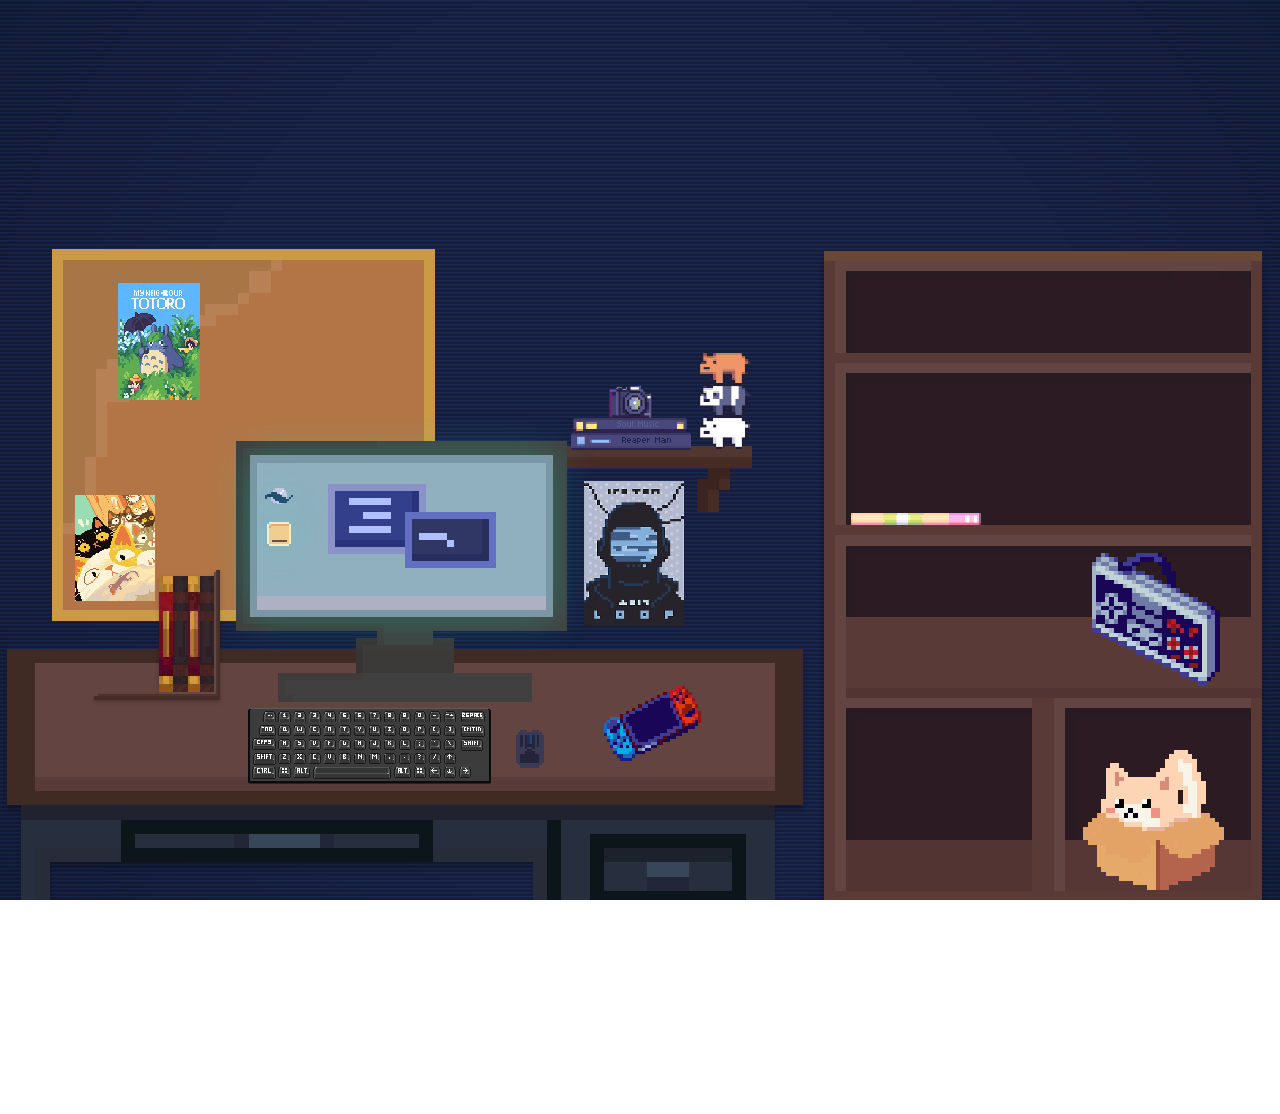
==== index.html @ f30bd43d "first commit" ====
<!DOCTYPE html>
<html lang="en">
<head>
  <meta charset="UTF-8">
  <title>HOME</title>
  <link rel="stylesheet" href="style.css">
</head>
<body>

  <!-- HOME SCENE -->
  <div id="home">

   <div class = "board-area">
   <div id="board">
    <img src="assets/board2.png">
   </div> 
   </div>

     <div class = "shelf-area">
   <div id="shelf">
    <img src="assets/shelf2.png">
   </div> 
   </div>

   <div id = "frame">
    <img src="assets/frame2.png">
   </div>

  <div id = "framecat">
    <img src="assets/framecat.png">
   </div>

<div class="desk-area">

  <div id="desk">
    <img src="assets/desk1.png">
  </div>

    <div id="written">
    <img src="assets/totoro.png">
  </div>

<div id="monitor">
  <img src="assets/monitor.png">
</div>

<div id="screen" class="glowing-item">
  <img src="assets/screen.png">
</div>

<div id="site" class="glowing-item">
  <img src="assets/site.png">
</div>

<a id="devlog" class="glowing-item" href="devlog.html" target="_blank">
  <img src="assets/devlog.png">
</a>

<div id="mouse">
  <img src="assets/mouse1slowed.gif">
</div>

<div id="keyboard">
  <img src="assets/keyboardbackg.png">
</div>

<div id="cat">
  <img src="assets/cat1.gif">
</div>

<div id="ps">
  <img src="assets/ps.png">
</div>

<div id="stp">
  <img src="assets/STP.png">
</div>

<div id="poem" class="clickable">
  <img src="assets/poem.png">
</div>

<div id="WBB">
  <img src="assets/WBB.png">
</div>

  <div id="literature" class="clickable">
    <img src="assets/books.png">
  </div>
   
  <div id="music">
    <img src="assets/testmusic.png" alt="Music Control">
    <div id="musicIndicator" class="music-indicator">tap to play</div>
    <div id="musicIcons" class="music-icons">
      <span>♪</span>
      <span>♫</span>
      <span>♪</span>
    </div>
  </div>


</div>

  </div>

  <div id="projectsModal" class="modal-overlay">
    <div class="modal-card">
      <div class="modal-header">   
        <button id="projectsClose" class="modal-close" aria-label="Close">✕</button>
      </div>
    
       <h3>Links to some stuff </h3> 
      <ul>  
        <li><a href="https://www.tumblr.com/blog/atticusfinchattic" target="_blank" rel="noopener">literature tumblr</a></li>
        <li><a href="https://www.wattpad.com/user/WiredUp007" target="_blank" rel="noopener">wattpad</a></li>
        <li><a href="https://www.tumblr.com/blog/whatthewatergaveher" target="_blank" rel="noopener">main tumblr</a></li>
        <li><a href="https://archiveofourown.org/users/Wired_Up" target="_blank" rel="noopener">AO3</a></li>
    
      </ul>
    </div>
  </div>

  <!-- BLOG SECTION -->
  <div id="blog">
    <button id="backBtn" aria-label="Back">
      <img src="assets/bookmark1.png" alt="Back">
    </button>
    <h1>Literature Reviews & Essays </h1>

    <div id="posts">
            <a href="posts/post1.html" target="_blank" class="post">
        <h2>On To Kill A Mockingbird'</h2>
      </a>
        <p>Re-read thoughts and opinions.</p>
      <a href="posts/post2.html" target="_blank" class="post">
        <h2>On war, government, history and hope</h2>
      </a>
      <p>Do not let awareness be the path to misery</p>
      <a href="posts/post3.html" target="_blank" class="post">
        <h2>On Art and Censorship</h2>
      </a>
      <p>art and bans</p>
    </div>
  </div>

  <div id="poemsPanel">
    <button id="poemBackBtn" aria-label="Back">
      <img src="assets/bookmark1.png" alt="Back">
    </button>
    <h1>Poetry Shelf</h1>

    <div id="poemPosts">
      <a href="#" class="post">
        <h2>Coming Soon</h2>
      </a>
      <p>A dedicated poetry corner is on its way.</p>
      <a href="#" class="post">
        <h2>Drafts & Fragments</h2>
      </a>
      <p>This tab is ready for poem entries whenever you want to add them.</p>
    </div>
  </div>

  <script src="script.js"></script>
</body>
</html>
---- style.css ----
@import url('https://fonts.googleapis.com/css2?family=Cormorant+Garamond:wght@400;500;600;700&family=Cormorant+Infant:wght@400;500;600&display=swap');

body {
  margin: 0;
  font-family: sans-serif;
  background: #ddd;
}

h1, h2, h3, h4, h5, h6,
a {
  font-family: 'Cormorant Garamond', Georgia, serif;
}

html, body {
  margin: 0;
  padding: 0;
  height: 100%;
  overflow: hidden; /* 🚫 disables scrolling */
}

body {
  background:
    repeating-linear-gradient(
      0deg,
      #161e3a,
      #161d36 2px,
      #161e39 2px,
      #1d2c5e 4px
    );
}

body::after {
  content: "";
  position: fixed;
  inset: 0;
  background: radial-gradient(
    circle at center,
    transparent 60%,
    rgba(0,0,0,0.15)
  );
  pointer-events: none;
}

body {
  transition: background 0.5s ease;
}

/* ===== HOME LAYOUT ===== */
#home {
  position: relative;
  z-index: 1;
}

#home {
  position: relative;
  width: 100%;
  height: 100vh;
}

#home.hidden {
  opacity: 0;
  pointer-events: none;
  transform: scale(0.98);
}


/* ===== DESK WRAPPER (IMPORTANT) ===== */
/* This becomes the reference for EVERYTHING */

.desk-area {
  position: absolute;
  bottom: -204px;
  left: -50px;
  width: 700px;
  height: 300px;
}
.desk-area::after {
  content: "";
  position: absolute;
  bottom: -10px;
  left: 50%;
  transform: translateX(-50%);
  width: 120%;
  height: 40px;
  background: radial-gradient(rgba(0,0,0,0.35), transparent);
  filter: blur(10px);
  z-index: 0;
}

/* ===== DESK ===== */

#desk {
  position: absolute;
  bottom: 0;
  width: 130%;
}

#desk img {
  width: 100%;
  image-rendering: pixelated;
  display: block;
  filter: drop-shadow(0 6px 2px rgba(0,0,0,0.2));
}

/* ===== OBJECTS ON DESK ===== */

#monitor {
  position: absolute;
  bottom: 300px; /* sits ON desk */
  left: 65%;
  transform: translateX(-50%);
  z-index: 2;
}

#monitor img {
  width: 450px;
  image-rendering: pixelated;
}


#keyboard {
  position: absolute;
  bottom: 305px; /* sits ON desk */
  left: 60%;
  transform: translateX(-50%);
  z-index: 2;
}

#keyboard img {
  width: 260px;
  height: 95px;
  image-rendering: pixelated;
}

#mouse {
  position: absolute;
  bottom: 330px; /* sits ON desk */
  left: 83%;
  transform: translateX(-50%);
  z-index: 2;
}

#mouse img {
  width: 40px;
  image-rendering: pixelated;
}

#cat {
  position: absolute;
  bottom: 210px; /* sits ON desk */
  left: 172.5%;
  transform: translateX(-50%);
  z-index: 2;
}

#cat img {
  width: 150px;
  image-rendering: pixelated;
}

#ps {
  position: absolute;
  bottom: 330px; /* sits ON desk */
  left: 100.5%;
  transform: translateX(-50%);
  z-index: 2;
}

#ps img {
  width: 100px;
  image-rendering: pixelated;
}

#stp {
  position: absolute;
  bottom: 650px; /* sits ON desk */
  left: 97.5%;
  transform: translateX(-50%);
  z-index: 2;
}

#stp img {
  width: 130px;
  image-rendering: pixelated;
}

#poem {
  position: absolute;
  bottom: 575px; /* sits ON desk */
  left: 138%;
  transform: translateX(-50%);
  z-index: 2;
  cursor: pointer;
}

#poem img {
  width: 130px;
  image-rendering: pixelated;
  transition: transform 0.2s ease;
}

#poem:hover img {
  transform: translateY(-6px);
}

#WBB {
  position: absolute;
  bottom: 650px; /* sits ON desk */
  left: 110.5%;
  transform: translateX(-50%);
  z-index: 2;
}

#WBB img {
  width: 60px;
  image-rendering: pixelated;
}

#frame {
  position: absolute;
  bottom: 270px; /* sits ON desk */
  left: 49.5%;
  transform: translateX(-50%);
  z-index: 2;
}

#frame img {
  width: 100px;
  image-rendering: pixelated;
}

#framecat {
  position: absolute;
  bottom: 295px; /* sits ON desk */
  left: 9%;
  transform: translateX(-50%);
  z-index: 2;
}

#framecat img {
  width: 80px;
  image-rendering: pixelated;
}

#written {
  position: absolute;
  bottom: 700px; /* sits ON desk */
  left: 30%;
  transform: translateX(-50%);
  z-index: 2;
}

#written img {
  width: 170px;
  transition: transform 0.2s ease;
  image-rendering: pixelated;
}

#written:hover img {
  transform: translateY(-6px);
}



#music {
  position: absolute;
  bottom: 410px; /* sits ON desk */
  left: 172.5%;
  transform: translateX(-50%);
  z-index: 2;
  cursor: pointer;
}

#music img {
  width: 150px;
  image-rendering: pixelated;
  transition: transform 0.2s ease, filter 0.2s ease;
}

#music:hover img {
  transform: translateY(-4px) scale(1.04) rotate(-2deg);
}

.music-icons {
  position: absolute;
  inset: auto auto 18px 50%;
  transform: translateX(-50%);
  width: 100%;
  height: 0;
  pointer-events: none;
}

.music-icons span {
  position: absolute;
  opacity: 0;
  color: #323261;
  font-size: 1rem;
  transform-origin: center;
  animation: music-dance 1.4s ease-in-out infinite;
}

.music-icons span:nth-child(1) {
  left: 10%;
  top: -35px;
  animation-delay: 0s;
}

.music-icons span:nth-child(2) {
  right: 22%;
  top: -15px;
  animation-delay: 0.12s;
}

.music-icons span:nth-child(3) {
  left: 44%;
  top: -23px;
  animation-delay: 0.24s;
}

#music.active .music-icons span {
  opacity: 1;
}

@keyframes music-dance {
  0%, 100% { transform: translateY(0) scale(1) rotate(0); }
  50% { transform: translateY(-10px) scale(1.1) rotate(-8deg); }
}

.music-indicator {
  position: absolute;
  top: -42px;
  left: 50%;
  transform: translateX(-50%);
  min-width: 140px;
  padding: 8px 12px;
  border-radius: 16px;
  background: rgba(15, 25, 45, 0.94);
  color: #5f80a4;
  font-family: 'Segoe UI', Tahoma, Geneva, Verdana, sans-serif;
  font-size: 0.78rem;
  line-height: 1.2;
  text-align: center;
  box-shadow: 0 10px 24px rgba(0, 120, 180, 0.2);
  border: 1px solid rgba(109, 199, 255, 0.35);
  opacity: 0;
  pointer-events: none;
  transition: opacity 0.25s ease, transform 0.25s ease;
}

.music-indicator.active {
  opacity: 1;
  transform: translateX(-50%) translateY(-4px);
}

.music-indicator::after {
  content: "";
  position: absolute;
  bottom: -6px;
  left: 50%;
  transform: translateX(-50%);
  width: 12px;
  height: 12px;
  background: rgba(15, 25, 45, 0.94);
  border-radius: 2px;
  transform: translateX(-50%) rotate(45deg);
}


#screen {
  position: absolute;
  bottom: 300px; /* sits ON desk */
  left: 65%;
  transform: translateX(-50%);
  z-index: 2;
}

#screen img {
  width: 450px;
  image-rendering: pixelated;
}

#site {
  position: absolute;
  bottom: 590px; /* sits ON desk */
  left: 47%;
  transform: translateX(-50%);
  z-index: 2;
  cursor: pointer;
}

#site img {
  width: 30px;
  image-rendering: pixelated;
  transition: transform 0.2s ease;
}

#site:hover img {
  transform: translateY(-6px);
}

.glowing-item img {
  filter: drop-shadow(0 0 20px rgba(0, 255, 200, 0.25));
  transition: filter 0.2s ease;
}

.desk-area:has(.glowing-item:hover) .glowing-item img {
  filter: drop-shadow(0 0 40px rgba(0, 255, 200, 0.60));
}

.modal-overlay {
  position: fixed;
  inset: 0;
  background: rgba(47, 62, 90, 0.88);
  display: flex;
  align-items: center;
  justify-content: center;
  opacity: 0;
  pointer-events: none;
  transition: all 0.2s ease;
  z-index: 999;
}

.modal-overlay.active {
  opacity: 0.7;
  pointer-events: auto;
}

.modal-card {
  width: 500px;
  height: 420px;
  background: url('assets/UI.png') no-repeat center;
  background-size: 570px 500px;
  image-rendering: pixelated;
  border-radius: 50px;
  padding: 80px 24px 24px 42px;
  color: #2f2721;
  font-family: 'Cormorant Infant', Georgia, serif;
  display: flex;
  flex-direction: column;
  justify-content: flex-start;
  align-items: stretch;
}

.modal-header {
  display: flex;
  align-items: right;
  left: 100%;
  bottom: 50%;
  justify-content: space-between;
  width: 100%;
  margin-bottom: 16px;
}


.modal-card h3 {
  margin: 0;
  font-size: 1.3rem;
  font-family: 'Cormorant Garamond', Georgia, serif;
  color: #2f2721;
  margin-bottom: 20px;
  margin-left: 30px;
}

.modal-close {
  background: rgba(255, 255, 255, 0.8);
  border: 1px solid #7d5e3f;
  border-radius: 10px;
  color: #2f2721;
  width: 28px;
  height: 28px;
  cursor: pointer;
  font-size: 0.9rem;
  line-height: 1;
  margin: 20px 0 0 0;
  transform: translateX(-20px);
}

.modal-card p,
.modal-card ul {
  margin: 11px 0;
  max-width: 220px;
}

.modal-card ul {
  padding-left: 18px;
  display: flex;
  flex-direction: column;
  gap: 8px;
}

.modal-card li {
  margin-bottom: 15px;
  margin-left: 30px;
}

.modal-card a {
  color: #3c3025;
  text-decoration: none;
  border-bottom: 1px dashed rgba(68, 57, 46, 0.6);
  transition: color 0.2s ease;
}

.modal-card a:hover {
  color: #5a4a3a;
}

#devlog {
  position: absolute;
  bottom: 550px; /* sits ON desk */
  left: 47%;
  transform: translateX(-50%);
  z-index: 2;
}

#devlog img {
  width: 30px;
  image-rendering: pixelated;
  transition: transform 0.2s ease;
}

#devlog:hover img {
  transform: translateY(-6px);
}

/* Bookshelf / books */

#literature {
  position: absolute;
  bottom: 400px; /* same level as monitor base */
  right: 430px;
  z-index: 3;
}

#literature img {
  width: 130px;
  image-rendering: pixelated;
  transition: transform 0.2s ease;
  filter: drop-shadow(0 2px 2px rgba(0,0,0,0.2));
}

#literature:hover img {
  transform: translateY(-6px);
}

/* shelf stuff */

#shelf {
  position: absolute;
  bottom: -5px; /* sits ON desk */
  left: 81.5%;
  transform: translateX(-50%);
  z-index: 2;
}

#shelf img {
  width: 700px;
  image-rendering: pixelated;
  height: 650px;
  filter: drop-shadow(0 4px 3px rgba(0,0,0,0.25));
}

/* board stuff */

#board {
  position: absolute;
  bottom: 100px; /* sits ON desk */
  left: 31.4%;
  transform: translateX(-50%);
  z-index: 2;
}

#board img {
  width: 700px;
  image-rendering: pixelated;
  height: 700px;
}



/* ===== BLOG (unchanged mostly) ===== */

#blog {
  position: absolute;
  width: 600px;
  height: 600px;
  top: 0%;
  left: 52%;
  transform: translateX(-50%) scale(0.95);
  display: flex;
  flex-direction: column;
  align-items: center;
  padding: 68px 28px 28px;
  opacity: 0;
  pointer-events: none;
  z-index: 10;
  transition: all 0.4s ease;
  background: url('assets/page.png') no-repeat center/contain;
  background-size: contain;
}

#poemsPanel {
  position: absolute;
  width: 600px;
  height: 600px;
  top: 0%;
  left: 52%;
  transform: translateX(-50%) scale(0.95);
  display: flex;
  flex-direction: column;
  align-items: center;
  padding: 68px 28px 28px;
  opacity: 0;
  pointer-events: none;
  z-index: 10;
  transition: all 0.4s ease;
  background: url('assets/page.png') no-repeat center/contain;
  background-size: contain;
}

#blog h1,
#poemsPanel h1 {
  font-size: 2rem;
  margin-bottom: 12px;
  letter-spacing: 0.03em;
  text-align: center;
}

#posts a.post,
#poemPosts a.post {
  display: block;
  margin-bottom: 12px;
}

#posts a.post h2,
#poemPosts a.post h2 {
  position: relative;
  padding-left: 32px;
}

#posts a.post h2::before,
#poemPosts a.post h2::before {
  content: '⚜';
  position: absolute;
  left: 0;
  top: 50%;
  transform: translateY(-50%);
  color: #7d5e3f;
  font-size: 1.1rem;
  text-shadow: 0 0 4px rgba(0, 0, 0, 0.2);
}

#blog p,
#posts p,
#poemsPanel p,
#poemPosts p {
  font-family: 'Cormorant Infant', Georgia, serif;
  font-size: 1rem;
  line-height: 1.65;
  letter-spacing: 0.01em;
  color: #2f2721;
}

#blog.active,
#poemsPanel.active {
  opacity: 1;
  transform: translateX(-50%) scale(1);
  pointer-events: auto;
}

#posts,
#poemPosts {
  width: 40%;
  max-height: calc(100% - 180px);
  overflow-y: auto;
}

button {
  margin-bottom: 20px;
  padding: 8px 12px;
  cursor: pointer;
}

#backBtn,
#poemBackBtn {
  position: absolute;
  width: 90px;
  height: 90px;
  top: 50px;
  left: 75px;
  margin: 0;
  padding: 0;
  border: none;
  background: transparent;
  appearance: none;
  -webkit-appearance: none;
  z-index: 20;
  display: inline-flex;
  align-items: center;
  justify-content: center;
  max-width: 80px;
  max-height: 80px;
  opacity: 1;
  transition: transform 0.15s ease;
}

#backBtn:hover,
#poemBackBtn:hover {
  transform: scale(1.08);
}

#backBtn img,
#poemBackBtn img {
  max-width: 100%;
  max-height: 100%;
  width: auto;
  height: auto;
  display: block;
}
#home {
  transition: all 0.4s ease;
}

#blog,
#poemsPanel {
  transition: all 0.4s ease;
}

#home.hidden {
  filter: blur(100px);
  opacity: 0.3;
}
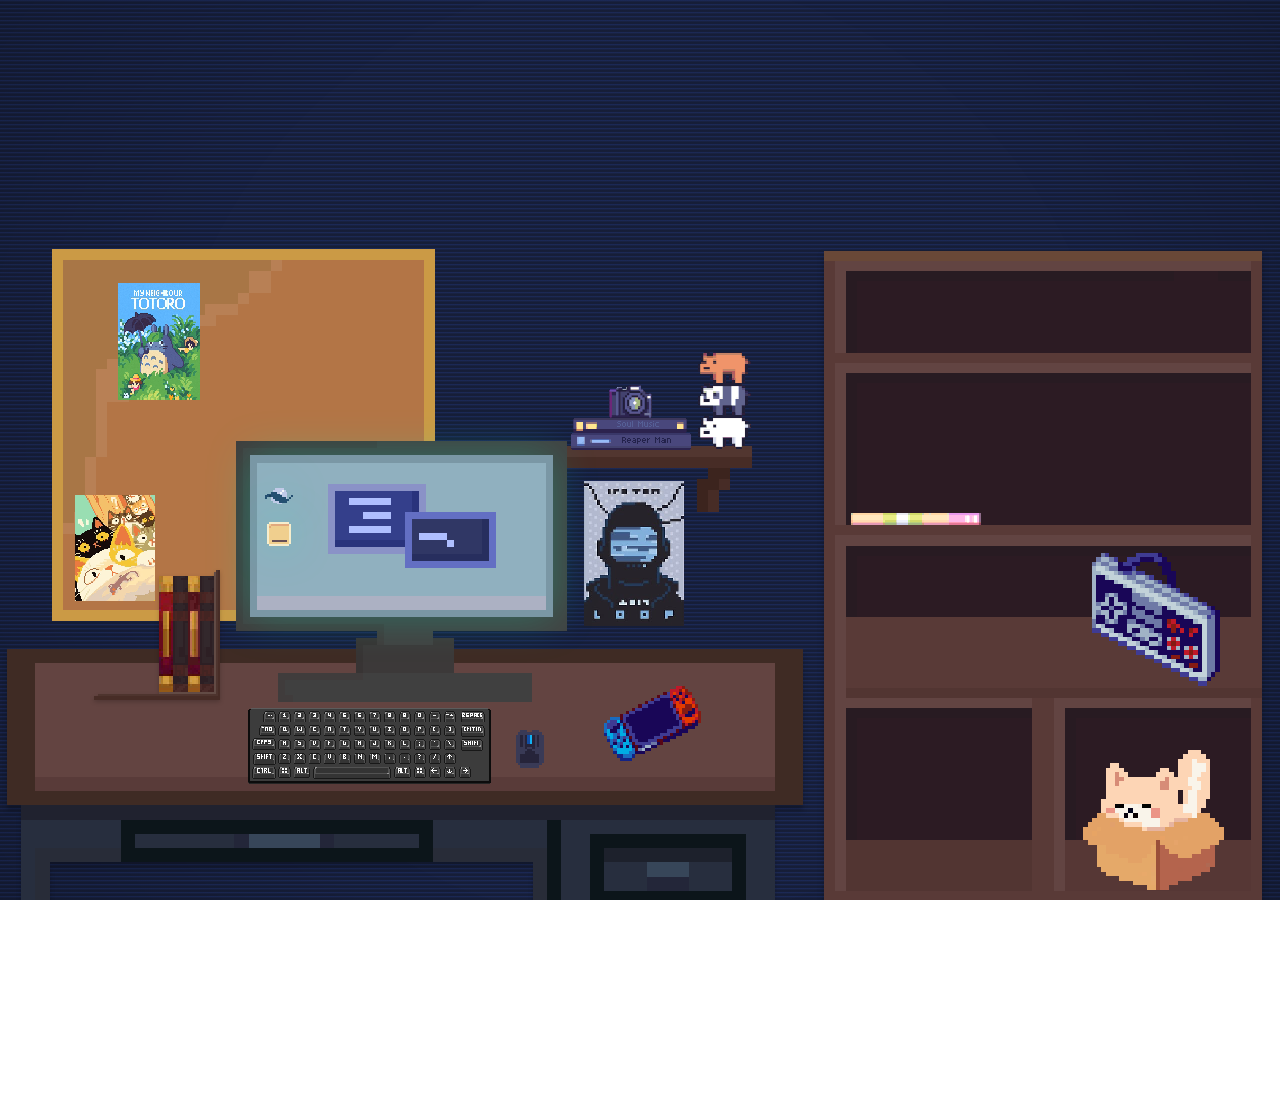
==== commit e59fb33a: "Add poem pages and update post assets" ====
--- a/index.html
+++ b/index.html
@@ -145,19 +145,19 @@
 
   <div id="poemsPanel">
     <button id="poemBackBtn" aria-label="Back">
-      <img src="assets/bookmark1.png" alt="Back">
+       <i class="fa-solid fa-circle-chevron-left"></i> 
     </button>
     <h1>Poetry Shelf</h1>
 
     <div id="poemPosts">
-      <a href="#" class="post">
-        <h2>Coming Soon</h2>
+      <a href="posts/poem1.html" target="_blank" class="post">
+        <h2>On Dead Ambitions</h2>
+      <p>A poem inspired by the first watch of Dead Poets Society.</p>
       </a>
-      <p>A dedicated poetry corner is on its way.</p>
-      <a href="#" class="post">
-        <h2>Drafts & Fragments</h2>
+      <a href="posts/poem2.html" target="_blank" class="post">
+        <h2>Photograph</h2>
+      <p>Written while contemplating my own relationship with capturing moments.</p>
       </a>
-      <p>This tab is ready for poem entries whenever you want to add them.</p>
     </div>
   </div>
 
--- a/style.css
+++ b/style.css
@@ -729,3 +729,148 @@
   filter: blur(100px);
   opacity: 0.3;
 }
+
+/* ===== POEMS PANEL ONLY ===== */
+
+#poemsPanel {
+  width: min(520px, 78vw);
+  height: auto;
+  min-height: 460px;
+  max-height: min(560px, 82vh);
+  top: 50%;
+  left: 50%;
+  transform: translate(-50%, -50%) scale(0.95);
+  align-items: stretch;
+  padding: 78px 32px 28px 34px;
+  border-radius: 26px;
+  background:
+    linear-gradient(180deg, rgba(255, 249, 215, 0.98), rgba(255, 234, 243, 0.96)),
+    repeating-linear-gradient(
+      180deg,
+      rgba(255, 255, 255, 0) 0,
+      rgba(255, 255, 255, 0) 35px,
+      rgba(129, 196, 255, 0.26) 35px,
+      rgba(129, 196, 255, 0.26) 37px
+    ),
+    linear-gradient(90deg, rgba(255, 150, 188, 0.32) 0, rgba(255, 150, 188, 0.32) 3px, transparent 3px);
+  box-shadow:
+    0 20px 46px rgba(58, 50, 91, 0.22),
+    0 0 0 3px rgba(255, 255, 255, 0.38) inset;
+  overflow: hidden;
+}
+
+#poemsPanel.active {
+  transform: translate(-50%, -50%) scale(1);
+}
+
+#poemsPanel::before {
+  content: "";
+  position: absolute;
+  inset: 14px;
+  border-radius: 18px;
+  border: 1px solid rgba(255, 255, 255, 0.55);
+  pointer-events: none;
+}
+
+#poemsPanel h1 {
+  margin: 0 0 18px;
+  padding-left: 34px;
+  text-align: left;
+  font-size: clamp(1.9rem, 3vw, 2.35rem);
+  color: #7f4a76;
+  letter-spacing: 0.04em;
+  text-shadow: 0 2px 0 rgba(255, 255, 255, 0.6);
+}
+
+#poemPosts {
+  width: 100%;
+  max-height: none;
+  overflow: auto;
+  display: flex;
+  flex-direction: column;
+  gap: 0;
+  padding-right: 6px;
+}
+
+#poemPosts a.post {
+  margin: 0;
+  padding: 14px 18px 6px 34px;
+  border-radius: 14px 14px 0 0;
+  text-decoration: none;
+  background: rgba(255, 255, 255, 0.28);
+  box-shadow: none;
+  transition: transform 0.2s ease, background 0.2s ease;
+}
+
+#poemPosts a.post:hover {
+  transform: translateX(4px);
+  background: rgba(255, 255, 255, 0.46);
+}
+
+#poemPosts a.post h2 {
+  margin: 0;
+  padding-left: 0;
+  color: #694f88;
+  font-size: 1.28rem;
+  line-height: 1.1;
+}
+
+#poemPosts a.post h2::before {
+  content: "•";
+  left: -16px;
+  top: 46%;
+  color: #ff7eae;
+  font-size: 1.4rem;
+}
+
+#poemPosts p {
+  margin: 0 0 8px;
+  padding: 0 18px 14px 34px;
+  border-radius: 0 0 14px 14px;
+  background: rgba(255, 255, 255, 0.28);
+  color: #5f5273;
+  box-shadow: none;
+  border-bottom: 1px dashed rgba(132, 115, 158, 0.28);
+}
+
+#poemBackBtn {
+  top: 18px;
+  left: 18px;
+  width: 44px;
+  height: 44px;
+  max-width: 44px;
+  max-height: 44px;
+  border-radius: 12px;
+  background: rgba(255, 255, 255, 0.7);
+  box-shadow: 0 8px 16px rgba(126, 108, 157, 0.14);
+}
+
+#poemBackBtn::before {
+  content: "←";
+  position: absolute;
+  inset: 0;
+  display: grid;
+  place-items: center;
+  color: #7f4a76;
+  font-size: 1.35rem;
+  font-weight: 700;
+}
+
+#poemBackBtn:hover {
+  transform: scale(1.06);
+}
+
+#poemBackBtn img {
+  opacity: 0;
+}
+
+@media (max-width: 720px) {
+  #poemsPanel {
+    width: min(92vw, 520px);
+    padding: 72px 20px 24px 24px;
+  }
+
+  #poemPosts {
+    padding-right: 2px;
+  }
+}
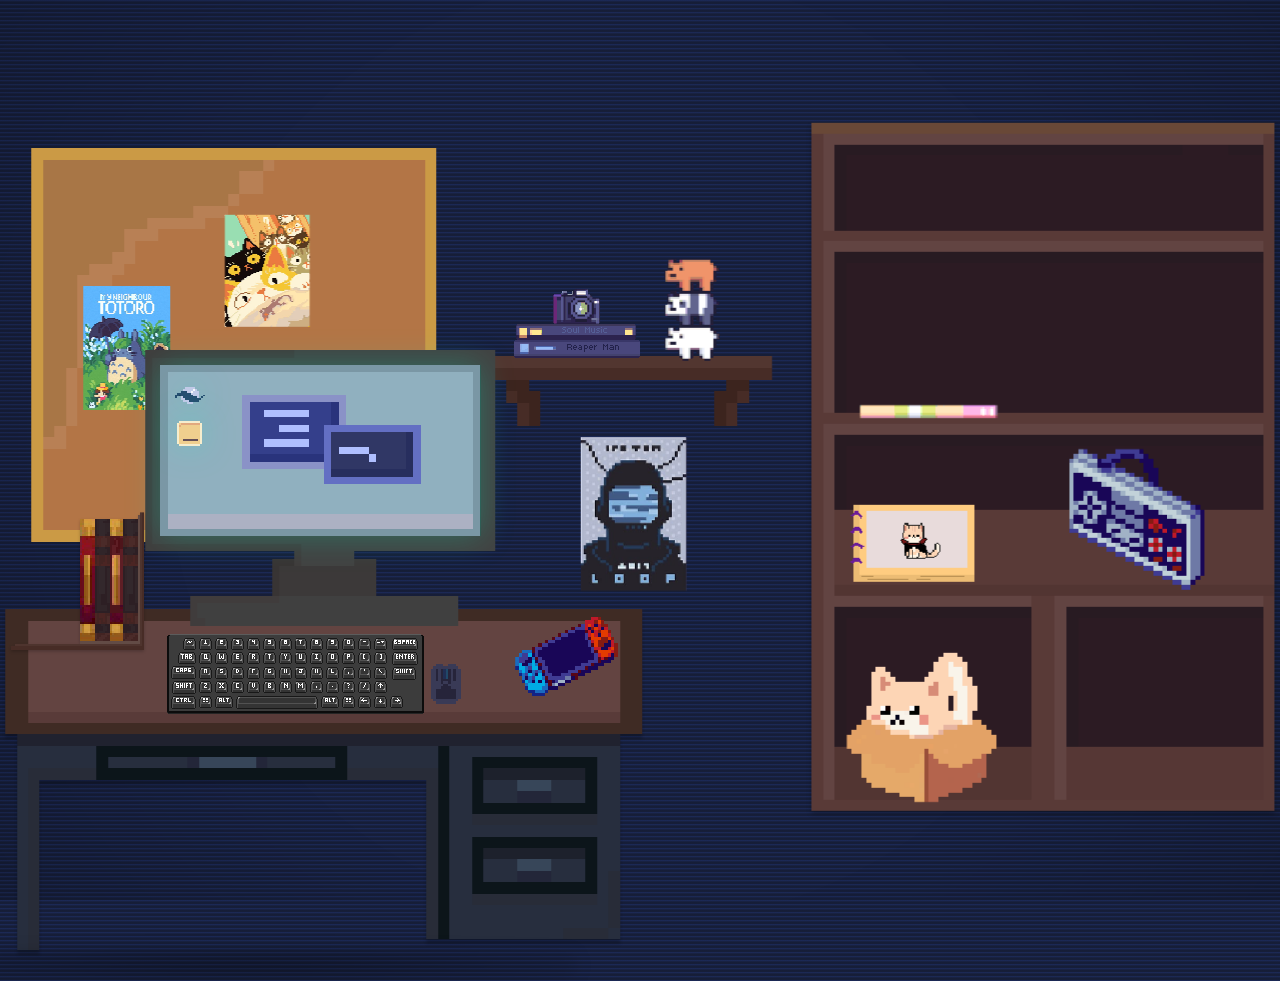
==== commit a6ff42e1: "Update index.html, style.css and add sketchbook files" ====
--- a/index.html
+++ b/index.html
@@ -79,6 +79,10 @@
 <div id="poem" class="clickable">
   <img src="assets/poem.png">
 </div>
+
+<a id="sketchbook" class="clickable" href="sketchbook.html" target="_blank">
+  <img src="assets/sketchbook1.png" alt="Sketchbook">
+</a>
 
 <div id="WBB">
   <img src="assets/WBB.png">
--- a/style.css
+++ b/style.css
@@ -1,4 +1,10 @@
 @import url('https://fonts.googleapis.com/css2?family=Cormorant+Garamond:wght@400;500;600;700&family=Cormorant+Infant:wght@400;500;600&display=swap');
+
+:root {
+  --scene-width: 1600;
+  --scene-height: 900;
+  --scene-scale: 1;
+}
 
 body {
   margin: 0;
@@ -47,20 +53,22 @@
 
 /* ===== HOME LAYOUT ===== */
 #home {
-  position: relative;
+  position: absolute;
+  top: 50%;
+  left: 50%;
+  width: calc(var(--scene-width) * 1px);
+  height: calc(var(--scene-height) * 1px);
+  transform: translate(-50%, -50%) scale(var(--scene-scale));
+  transform-origin: center center;
   z-index: 1;
-}
-
-#home {
-  position: relative;
-  width: 100%;
-  height: 100vh;
+  overflow: visible;
+  transition: transform 0.4s ease, filter 0.4s ease, opacity 0.4s ease;
 }
 
 #home.hidden {
   opacity: 0;
   pointer-events: none;
-  transform: scale(0.98);
+  transform: translate(-50%, -50%) scale(calc(var(--scene-scale) * 0.98));
 }
 
 
@@ -113,7 +121,7 @@
 }
 
 #monitor img {
-  width: 450px;
+  width: 596px;
   image-rendering: pixelated;
 }
 
@@ -127,21 +135,21 @@
 }
 
 #keyboard img {
-  width: 260px;
-  height: 95px;
+  width: 344px;
+  height: 125px;
   image-rendering: pixelated;
 }
 
 #mouse {
   position: absolute;
   bottom: 330px; /* sits ON desk */
-  left: 83%;
+  left: 87%;
   transform: translateX(-50%);
   z-index: 2;
 }
 
 #mouse img {
-  width: 40px;
+  width: 53px;
   image-rendering: pixelated;
 }
 
@@ -154,47 +162,47 @@
 }
 
 #cat img {
-  width: 150px;
+  width: 199px;
   image-rendering: pixelated;
 }
 
 #ps {
   position: absolute;
   bottom: 330px; /* sits ON desk */
-  left: 100.5%;
+  left: 108.5%;
   transform: translateX(-50%);
   z-index: 2;
 }
 
 #ps img {
-  width: 100px;
+  width: 132px;
   image-rendering: pixelated;
 }
 
 #stp {
   position: absolute;
-  bottom: 650px; /* sits ON desk */
-  left: 97.5%;
+  bottom: 765px; /* sits ON desk */
+  left: 110.5%;
   transform: translateX(-50%);
   z-index: 2;
 }
 
 #stp img {
-  width: 130px;
+  width: 172px;
   image-rendering: pixelated;
 }
 
 #poem {
   position: absolute;
-  bottom: 575px; /* sits ON desk */
-  left: 138%;
+  bottom: 690px; /* sits ON desk */
+  left: 173%;
   transform: translateX(-50%);
   z-index: 2;
   cursor: pointer;
 }
 
 #poem img {
-  width: 130px;
+  width: 172px;
   image-rendering: pixelated;
   transition: transform 0.2s ease;
 }
@@ -203,16 +211,35 @@
   transform: translateY(-6px);
 }
 
+#sketchbook {
+  position: absolute;
+  bottom: 460px; /* sits ON desk */
+  left: 170%;
+  transform: translateX(-50%);
+  z-index: 2;
+  cursor: pointer;
+}
+
+#sketchbook img {
+  width: 180px;
+  image-rendering: pixelated;
+  transition: transform 0.2s ease;
+}
+
+#sketchbook:hover img {
+  transform: translateY(-6px);
+}
+
 #WBB {
   position: absolute;
-  bottom: 650px; /* sits ON desk */
-  left: 110.5%;
+  bottom: 760px; /* sits ON desk */
+  left: 130.5%;
   transform: translateX(-50%);
   z-index: 2;
 }
 
 #WBB img {
-  width: 60px;
+  width: 79px;
   image-rendering: pixelated;
 }
 
@@ -225,20 +252,20 @@
 }
 
 #frame img {
-  width: 100px;
+  width: 132px;
   image-rendering: pixelated;
 }
 
 #framecat {
   position: absolute;
-  bottom: 295px; /* sits ON desk */
-  left: 9%;
+  bottom: 600px; /* sits ON desk */
+  left: 20.9%;
   transform: translateX(-50%);
   z-index: 2;
 }
 
 #framecat img {
-  width: 80px;
+  width: 106px;
   image-rendering: pixelated;
 }
 
@@ -251,28 +278,23 @@
 }
 
 #written img {
-  width: 170px;
-  transition: transform 0.2s ease;
-  image-rendering: pixelated;
-}
-
-#written:hover img {
-  transform: translateY(-6px);
+  width: 225px;
+  image-rendering: pixelated;
 }
 
 
 
 #music {
   position: absolute;
-  bottom: 410px; /* sits ON desk */
-  left: 172.5%;
+  bottom: 470px; /* sits ON desk */
+  left: 210.5%;
   transform: translateX(-50%);
   z-index: 2;
   cursor: pointer;
 }
 
 #music img {
-  width: 150px;
+  width: 199px;
   image-rendering: pixelated;
   transition: transform 0.2s ease, filter 0.2s ease;
 }
@@ -375,21 +397,21 @@
 }
 
 #screen img {
-  width: 450px;
+  width: 596px;
   image-rendering: pixelated;
 }
 
 #site {
   position: absolute;
-  bottom: 590px; /* sits ON desk */
-  left: 47%;
+  bottom: 700px; /* sits ON desk */
+  left: 41%;
   transform: translateX(-50%);
   z-index: 2;
   cursor: pointer;
 }
 
 #site img {
-  width: 30px;
+  width: 40px;
   image-rendering: pixelated;
   transition: transform 0.2s ease;
 }
@@ -506,14 +528,14 @@
 
 #devlog {
   position: absolute;
-  bottom: 550px; /* sits ON desk */
-  left: 47%;
+  bottom: 650px; /* sits ON desk */
+  left: 41%;
   transform: translateX(-50%);
   z-index: 2;
 }
 
 #devlog img {
-  width: 30px;
+  width: 40px;
   image-rendering: pixelated;
   transition: transform 0.2s ease;
 }
@@ -527,12 +549,12 @@
 #literature {
   position: absolute;
   bottom: 400px; /* same level as monitor base */
-  right: 430px;
+  right: 470px;
   z-index: 3;
 }
 
 #literature img {
-  width: 130px;
+  width: 172px;
   image-rendering: pixelated;
   transition: transform 0.2s ease;
   filter: drop-shadow(0 2px 2px rgba(0,0,0,0.2));
@@ -553,9 +575,9 @@
 }
 
 #shelf img {
-  width: 700px;
-  image-rendering: pixelated;
-  height: 650px;
+  width: 926px;
+  image-rendering: pixelated;
+  height: 860px;
   filter: drop-shadow(0 4px 3px rgba(0,0,0,0.25));
 }
 
@@ -570,9 +592,9 @@
 }
 
 #board img {
-  width: 700px;
-  image-rendering: pixelated;
-  height: 700px;
+  width: 926px;
+  image-rendering: pixelated;
+  height: 926px;
 }
 
 
@@ -716,10 +738,6 @@
   height: auto;
   display: block;
 }
-#home {
-  transition: all 0.4s ease;
-}
-
 #blog,
 #poemsPanel {
   transition: all 0.4s ease;
@@ -728,6 +746,31 @@
 #home.hidden {
   filter: blur(100px);
   opacity: 0.3;
+}
+
+@media (max-width: 720px) {
+  .modal-card {
+    width: min(88vw, 500px);
+    height: auto;
+    min-height: 360px;
+    background-size: cover;
+    padding: 64px 20px 24px 28px;
+  }
+
+  #blog {
+    width: min(92vw, 600px);
+    height: min(88vh, 600px);
+    left: 50%;
+    padding-inline: 20px;
+  }
+
+  #posts {
+    width: 58%;
+  }
+
+  #backBtn {
+    left: 32px;
+  }
 }
 
 /* ===== POEMS PANEL ONLY ===== */
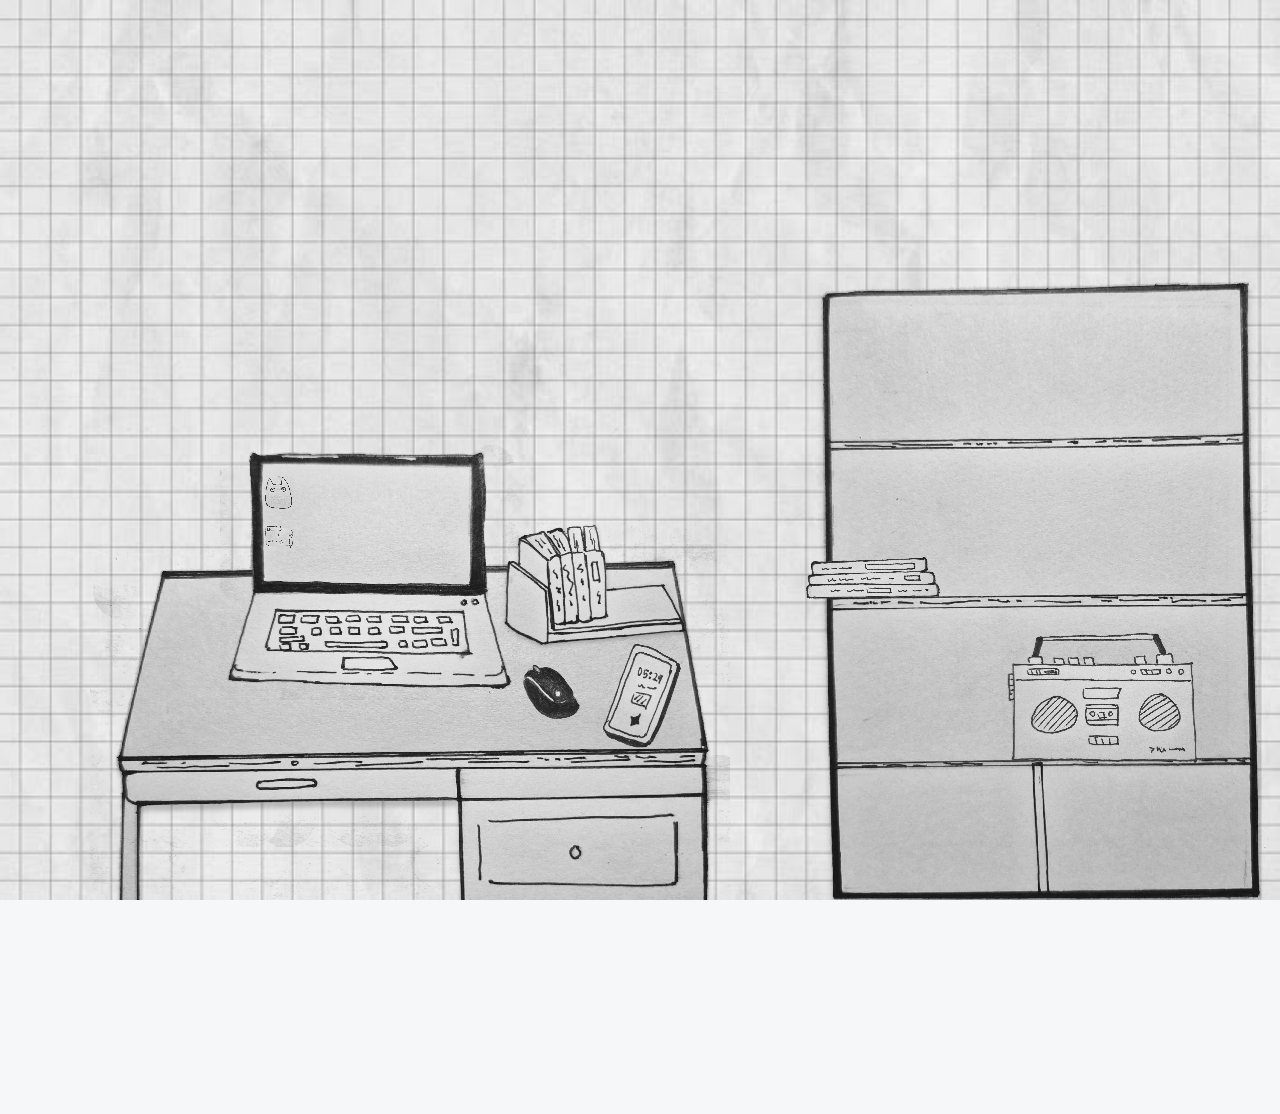
==== commit 540c4c3a: "Apply artstyle-experiment changes to main1" ====
--- a/index.html
+++ b/index.html
@@ -10,90 +10,61 @@
   <!-- HOME SCENE -->
   <div id="home">
 
-   <div class = "board-area">
+   <!-- <div class = "board-area">
    <div id="board">
     <img src="assets/board2.png">
    </div> 
-   </div>
+   </div> -->
 
      <div class = "shelf-area">
    <div id="shelf">
-    <img src="assets/shelf2.png">
+    <img src="assets(drawn)/shelf.png">
    </div> 
-   </div>
-
-   <div id = "frame">
-    <img src="assets/frame2.png">
-   </div>
-
-  <div id = "framecat">
-    <img src="assets/framecat.png">
    </div>
 
 <div class="desk-area">
 
   <div id="desk">
-    <img src="assets/desk1.png">
-  </div>
-
-    <div id="written">
-    <img src="assets/totoro.png">
+    <img src="assets(drawn)/desk.png">
   </div>
 
 <div id="monitor">
-  <img src="assets/monitor.png">
+  <img src="assets(drawn)/computer.png">
 </div>
 
-<div id="screen" class="glowing-item">
+<!-- <div id="screen" class="glowing-item">
   <img src="assets/screen.png">
+</div> -->
+
+<div id="site">
+  <img src="assets(drawn)/site.png">
 </div>
 
-<div id="site" class="glowing-item">
-  <img src="assets/site.png">
-</div>
-
-<a id="devlog" class="glowing-item" href="devlog.html" target="_blank">
-  <img src="assets/devlog.png">
+<a id="devlog" href="devlog.html" target="_blank">
+  <img src="assets(drawn)/devlog.png">
 </a>
 
 <div id="mouse">
-  <img src="assets/mouse1slowed.gif">
+  <img src="assets(drawn)/mouse.png">
 </div>
 
-<div id="keyboard">
-  <img src="assets/keyboardbackg.png">
+
+<div id="ps">
+  <img src="assets(drawn)/phone.png">
 </div>
 
-<div id="cat">
-  <img src="assets/cat1.gif">
+
+<div id="poem" class="clickable">
+  <img src="assets(drawn)/poem.png">
 </div>
 
-<div id="ps">
-  <img src="assets/ps.png">
-</div>
-
-<div id="stp">
-  <img src="assets/STP.png">
-</div>
-
-<div id="poem" class="clickable">
-  <img src="assets/poem.png">
-</div>
-
-<a id="sketchbook" class="clickable" href="sketchbook.html" target="_blank">
-  <img src="assets/sketchbook1.png" alt="Sketchbook">
-</a>
-
-<div id="WBB">
-  <img src="assets/WBB.png">
-</div>
 
   <div id="literature" class="clickable">
-    <img src="assets/books.png">
+    <img src="assets(drawn)/literature.png">
   </div>
    
   <div id="music">
-    <img src="assets/testmusic.png" alt="Music Control">
+    <img src="assets(drawn)/music.png" alt="Music Control">
     <div id="musicIndicator" class="music-indicator">tap to play</div>
     <div id="musicIcons" class="music-icons">
       <span>♪</span>
@@ -149,19 +120,23 @@
 
   <div id="poemsPanel">
     <button id="poemBackBtn" aria-label="Back">
-       <i class="fa-solid fa-circle-chevron-left"></i> 
+      <img src="assets/bookmark1.png" alt="Back">
     </button>
     <h1>Poetry Shelf</h1>
 
     <div id="poemPosts">
-      <a href="posts/poem1.html" target="_blank" class="post">
+      <a href="posts/poem1.html" class="post">
         <h2>On Dead Ambitions</h2>
-      <p>A poem inspired by the first watch of Dead Poets Society.</p>
       </a>
-      <a href="posts/poem2.html" target="_blank" class="post">
+      <p>to all hollow doctors, engineers and lawyers</p>
+      <a href="posts/poem2.html" class="post">
         <h2>Photograph</h2>
-      <p>Written while contemplating my own relationship with capturing moments.</p>
       </a>
+      <p>why we capture</p>
+            <a href="#" class="post">
+        <h2>Coming Soon</h2>
+      </a>
+      <p> TBA </p>
     </div>
   </div>
 
--- a/style.css
+++ b/style.css
@@ -1,15 +1,9 @@
 @import url('https://fonts.googleapis.com/css2?family=Cormorant+Garamond:wght@400;500;600;700&family=Cormorant+Infant:wght@400;500;600&display=swap');
-
-:root {
-  --scene-width: 1600;
-  --scene-height: 900;
-  --scene-scale: 1;
-}
 
 body {
   margin: 0;
   font-family: sans-serif;
-  background: #ddd;
+  background: #f6f7f8;
 }
 
 h1, h2, h3, h4, h5, h6,
@@ -25,14 +19,11 @@
 }
 
 body {
-  background:
-    repeating-linear-gradient(
-      0deg,
-      #161e3a,
-      #161d36 2px,
-      #161e39 2px,
-      #1d2c5e 4px
-    );
+  background-color: #f6f7f8;
+  background-image: url("assets(drawn)/background1.jpg");
+  background-size: cover;
+  background-position: center;
+  background-repeat: no-repeat;
 }
 
 body::after {
@@ -42,7 +33,7 @@
   background: radial-gradient(
     circle at center,
     transparent 60%,
-    rgba(0,0,0,0.15)
+    rgba(255,255,255,0.04)
   );
   pointer-events: none;
 }
@@ -53,22 +44,20 @@
 
 /* ===== HOME LAYOUT ===== */
 #home {
-  position: absolute;
-  top: 50%;
-  left: 50%;
-  width: calc(var(--scene-width) * 1px);
-  height: calc(var(--scene-height) * 1px);
-  transform: translate(-50%, -50%) scale(var(--scene-scale));
-  transform-origin: center center;
+  position: relative;
   z-index: 1;
-  overflow: visible;
-  transition: transform 0.4s ease, filter 0.4s ease, opacity 0.4s ease;
+}
+
+#home {
+  position: relative;
+  width: 100%;
+  height: 100vh;
 }
 
 #home.hidden {
   opacity: 0;
   pointer-events: none;
-  transform: translate(-50%, -50%) scale(calc(var(--scene-scale) * 0.98));
+  transform: scale(0.98);
 }
 
 
@@ -99,12 +88,13 @@
 
 #desk {
   position: absolute;
-  bottom: 0;
-  width: 130%;
+  bottom: 60px;
+  width: 250%;
+  left: 20%;
 }
 
 #desk img {
-  width: 100%;
+  width: 640px;
   image-rendering: pixelated;
   display: block;
   filter: drop-shadow(0 6px 2px rgba(0,0,0,0.2));
@@ -114,95 +104,57 @@
 
 #monitor {
   position: absolute;
-  bottom: 300px; /* sits ON desk */
-  left: 65%;
+  bottom: 400px; /* sits ON desk */
+  left: 60%;
   transform: translateX(-50%);
   z-index: 2;
 }
 
 #monitor img {
-  width: 596px;
-  image-rendering: pixelated;
-}
-
-
-#keyboard {
-  position: absolute;
-  bottom: 305px; /* sits ON desk */
-  left: 60%;
-  transform: translateX(-50%);
-  z-index: 2;
-}
-
-#keyboard img {
-  width: 344px;
-  height: 125px;
-  image-rendering: pixelated;
-}
+  width: 300px;
+  image-rendering: pixelated;
+}
+
 
 #mouse {
   position: absolute;
-  bottom: 330px; /* sits ON desk */
-  left: 87%;
+  bottom: 380px; /* sits ON desk */
+  left: 86%;
   transform: translateX(-50%);
   z-index: 2;
 }
 
 #mouse img {
-  width: 53px;
-  image-rendering: pixelated;
-}
-
-#cat {
-  position: absolute;
-  bottom: 210px; /* sits ON desk */
-  left: 172.5%;
-  transform: translateX(-50%);
-  z-index: 2;
-}
-
-#cat img {
-  width: 199px;
-  image-rendering: pixelated;
-}
+  width: 60px;
+  image-rendering: pixelated;
+}
+
 
 #ps {
   position: absolute;
-  bottom: 330px; /* sits ON desk */
-  left: 108.5%;
+  bottom: 350px; /* sits ON desk */
+  left: 98.5%;
   transform: translateX(-50%);
   z-index: 2;
 }
 
 #ps img {
-  width: 132px;
-  image-rendering: pixelated;
-}
-
-#stp {
-  position: absolute;
-  bottom: 765px; /* sits ON desk */
-  left: 110.5%;
-  transform: translateX(-50%);
-  z-index: 2;
-}
-
-#stp img {
-  width: 172px;
-  image-rendering: pixelated;
-}
+  width: 85px;
+  image-rendering: pixelated;
+}
+
 
 #poem {
   position: absolute;
-  bottom: 690px; /* sits ON desk */
-  left: 173%;
+  bottom: 498px; /* sits ON desk */
+  left: 132%;
   transform: translateX(-50%);
   z-index: 2;
   cursor: pointer;
 }
 
 #poem img {
-  width: 172px;
+  width: 140px;
   image-rendering: pixelated;
   transition: transform 0.2s ease;
 }
@@ -211,90 +163,19 @@
   transform: translateY(-6px);
 }
 
-#sketchbook {
-  position: absolute;
-  bottom: 460px; /* sits ON desk */
-  left: 170%;
+
+
+#music {
+  position: absolute;
+  bottom: 335px; /* sits ON desk */
+  left: 164.5%;
   transform: translateX(-50%);
   z-index: 2;
   cursor: pointer;
 }
 
-#sketchbook img {
-  width: 180px;
-  image-rendering: pixelated;
-  transition: transform 0.2s ease;
-}
-
-#sketchbook:hover img {
-  transform: translateY(-6px);
-}
-
-#WBB {
-  position: absolute;
-  bottom: 760px; /* sits ON desk */
-  left: 130.5%;
-  transform: translateX(-50%);
-  z-index: 2;
-}
-
-#WBB img {
-  width: 79px;
-  image-rendering: pixelated;
-}
-
-#frame {
-  position: absolute;
-  bottom: 270px; /* sits ON desk */
-  left: 49.5%;
-  transform: translateX(-50%);
-  z-index: 2;
-}
-
-#frame img {
-  width: 132px;
-  image-rendering: pixelated;
-}
-
-#framecat {
-  position: absolute;
-  bottom: 600px; /* sits ON desk */
-  left: 20.9%;
-  transform: translateX(-50%);
-  z-index: 2;
-}
-
-#framecat img {
-  width: 106px;
-  image-rendering: pixelated;
-}
-
-#written {
-  position: absolute;
-  bottom: 700px; /* sits ON desk */
-  left: 30%;
-  transform: translateX(-50%);
-  z-index: 2;
-}
-
-#written img {
-  width: 225px;
-  image-rendering: pixelated;
-}
-
-
-
-#music {
-  position: absolute;
-  bottom: 470px; /* sits ON desk */
-  left: 210.5%;
-  transform: translateX(-50%);
-  z-index: 2;
-  cursor: pointer;
-}
-
 #music img {
-  width: 199px;
+  width: 200px;
   image-rendering: pixelated;
   transition: transform 0.2s ease, filter 0.2s ease;
 }
@@ -397,21 +278,21 @@
 }
 
 #screen img {
-  width: 596px;
+  width: 450px;
   image-rendering: pixelated;
 }
 
 #site {
   position: absolute;
-  bottom: 700px; /* sits ON desk */
-  left: 41%;
+  bottom: 590px; /* sits ON desk */
+  left: 47%;
   transform: translateX(-50%);
   z-index: 2;
   cursor: pointer;
 }
 
 #site img {
-  width: 40px;
+  width: 30px;
   image-rendering: pixelated;
   transition: transform 0.2s ease;
 }
@@ -528,14 +409,14 @@
 
 #devlog {
   position: absolute;
-  bottom: 650px; /* sits ON desk */
-  left: 41%;
+  bottom: 550px; /* sits ON desk */
+  left: 47%;
   transform: translateX(-50%);
   z-index: 2;
 }
 
 #devlog img {
-  width: 40px;
+  width: 30px;
   image-rendering: pixelated;
   transition: transform 0.2s ease;
 }
@@ -548,13 +429,13 @@
 
 #literature {
   position: absolute;
-  bottom: 400px; /* same level as monitor base */
-  right: 470px;
+  bottom: 450px; /* same level as monitor base */
+  right: -50px;
   z-index: 3;
 }
 
 #literature img {
-  width: 172px;
+  width: 200px;
   image-rendering: pixelated;
   transition: transform 0.2s ease;
   filter: drop-shadow(0 2px 2px rgba(0,0,0,0.2));
@@ -568,16 +449,16 @@
 
 #shelf {
   position: absolute;
-  bottom: -5px; /* sits ON desk */
+  bottom: -12px; /* sits ON desk */
   left: 81.5%;
   transform: translateX(-50%);
   z-index: 2;
 }
 
 #shelf img {
-  width: 926px;
-  image-rendering: pixelated;
-  height: 860px;
+  width: 450px;
+  image-rendering: pixelated;
+  height: 630px;
   filter: drop-shadow(0 4px 3px rgba(0,0,0,0.25));
 }
 
@@ -592,9 +473,9 @@
 }
 
 #board img {
-  width: 926px;
-  image-rendering: pixelated;
-  height: 926px;
+  width: 700px;
+  image-rendering: pixelated;
+  height: 700px;
 }
 
 
@@ -738,6 +619,10 @@
   height: auto;
   display: block;
 }
+#home {
+  transition: all 0.4s ease;
+}
+
 #blog,
 #poemsPanel {
   transition: all 0.4s ease;
@@ -747,173 +632,3 @@
   filter: blur(100px);
   opacity: 0.3;
 }
-
-@media (max-width: 720px) {
-  .modal-card {
-    width: min(88vw, 500px);
-    height: auto;
-    min-height: 360px;
-    background-size: cover;
-    padding: 64px 20px 24px 28px;
-  }
-
-  #blog {
-    width: min(92vw, 600px);
-    height: min(88vh, 600px);
-    left: 50%;
-    padding-inline: 20px;
-  }
-
-  #posts {
-    width: 58%;
-  }
-
-  #backBtn {
-    left: 32px;
-  }
-}
-
-/* ===== POEMS PANEL ONLY ===== */
-
-#poemsPanel {
-  width: min(520px, 78vw);
-  height: auto;
-  min-height: 460px;
-  max-height: min(560px, 82vh);
-  top: 50%;
-  left: 50%;
-  transform: translate(-50%, -50%) scale(0.95);
-  align-items: stretch;
-  padding: 78px 32px 28px 34px;
-  border-radius: 26px;
-  background:
-    linear-gradient(180deg, rgba(255, 249, 215, 0.98), rgba(255, 234, 243, 0.96)),
-    repeating-linear-gradient(
-      180deg,
-      rgba(255, 255, 255, 0) 0,
-      rgba(255, 255, 255, 0) 35px,
-      rgba(129, 196, 255, 0.26) 35px,
-      rgba(129, 196, 255, 0.26) 37px
-    ),
-    linear-gradient(90deg, rgba(255, 150, 188, 0.32) 0, rgba(255, 150, 188, 0.32) 3px, transparent 3px);
-  box-shadow:
-    0 20px 46px rgba(58, 50, 91, 0.22),
-    0 0 0 3px rgba(255, 255, 255, 0.38) inset;
-  overflow: hidden;
-}
-
-#poemsPanel.active {
-  transform: translate(-50%, -50%) scale(1);
-}
-
-#poemsPanel::before {
-  content: "";
-  position: absolute;
-  inset: 14px;
-  border-radius: 18px;
-  border: 1px solid rgba(255, 255, 255, 0.55);
-  pointer-events: none;
-}
-
-#poemsPanel h1 {
-  margin: 0 0 18px;
-  padding-left: 34px;
-  text-align: left;
-  font-size: clamp(1.9rem, 3vw, 2.35rem);
-  color: #7f4a76;
-  letter-spacing: 0.04em;
-  text-shadow: 0 2px 0 rgba(255, 255, 255, 0.6);
-}
-
-#poemPosts {
-  width: 100%;
-  max-height: none;
-  overflow: auto;
-  display: flex;
-  flex-direction: column;
-  gap: 0;
-  padding-right: 6px;
-}
-
-#poemPosts a.post {
-  margin: 0;
-  padding: 14px 18px 6px 34px;
-  border-radius: 14px 14px 0 0;
-  text-decoration: none;
-  background: rgba(255, 255, 255, 0.28);
-  box-shadow: none;
-  transition: transform 0.2s ease, background 0.2s ease;
-}
-
-#poemPosts a.post:hover {
-  transform: translateX(4px);
-  background: rgba(255, 255, 255, 0.46);
-}
-
-#poemPosts a.post h2 {
-  margin: 0;
-  padding-left: 0;
-  color: #694f88;
-  font-size: 1.28rem;
-  line-height: 1.1;
-}
-
-#poemPosts a.post h2::before {
-  content: "•";
-  left: -16px;
-  top: 46%;
-  color: #ff7eae;
-  font-size: 1.4rem;
-}
-
-#poemPosts p {
-  margin: 0 0 8px;
-  padding: 0 18px 14px 34px;
-  border-radius: 0 0 14px 14px;
-  background: rgba(255, 255, 255, 0.28);
-  color: #5f5273;
-  box-shadow: none;
-  border-bottom: 1px dashed rgba(132, 115, 158, 0.28);
-}
-
-#poemBackBtn {
-  top: 18px;
-  left: 18px;
-  width: 44px;
-  height: 44px;
-  max-width: 44px;
-  max-height: 44px;
-  border-radius: 12px;
-  background: rgba(255, 255, 255, 0.7);
-  box-shadow: 0 8px 16px rgba(126, 108, 157, 0.14);
-}
-
-#poemBackBtn::before {
-  content: "←";
-  position: absolute;
-  inset: 0;
-  display: grid;
-  place-items: center;
-  color: #7f4a76;
-  font-size: 1.35rem;
-  font-weight: 700;
-}
-
-#poemBackBtn:hover {
-  transform: scale(1.06);
-}
-
-#poemBackBtn img {
-  opacity: 0;
-}
-
-@media (max-width: 720px) {
-  #poemsPanel {
-    width: min(92vw, 520px);
-    padding: 72px 20px 24px 24px;
-  }
-
-  #poemPosts {
-    padding-right: 2px;
-  }
-}
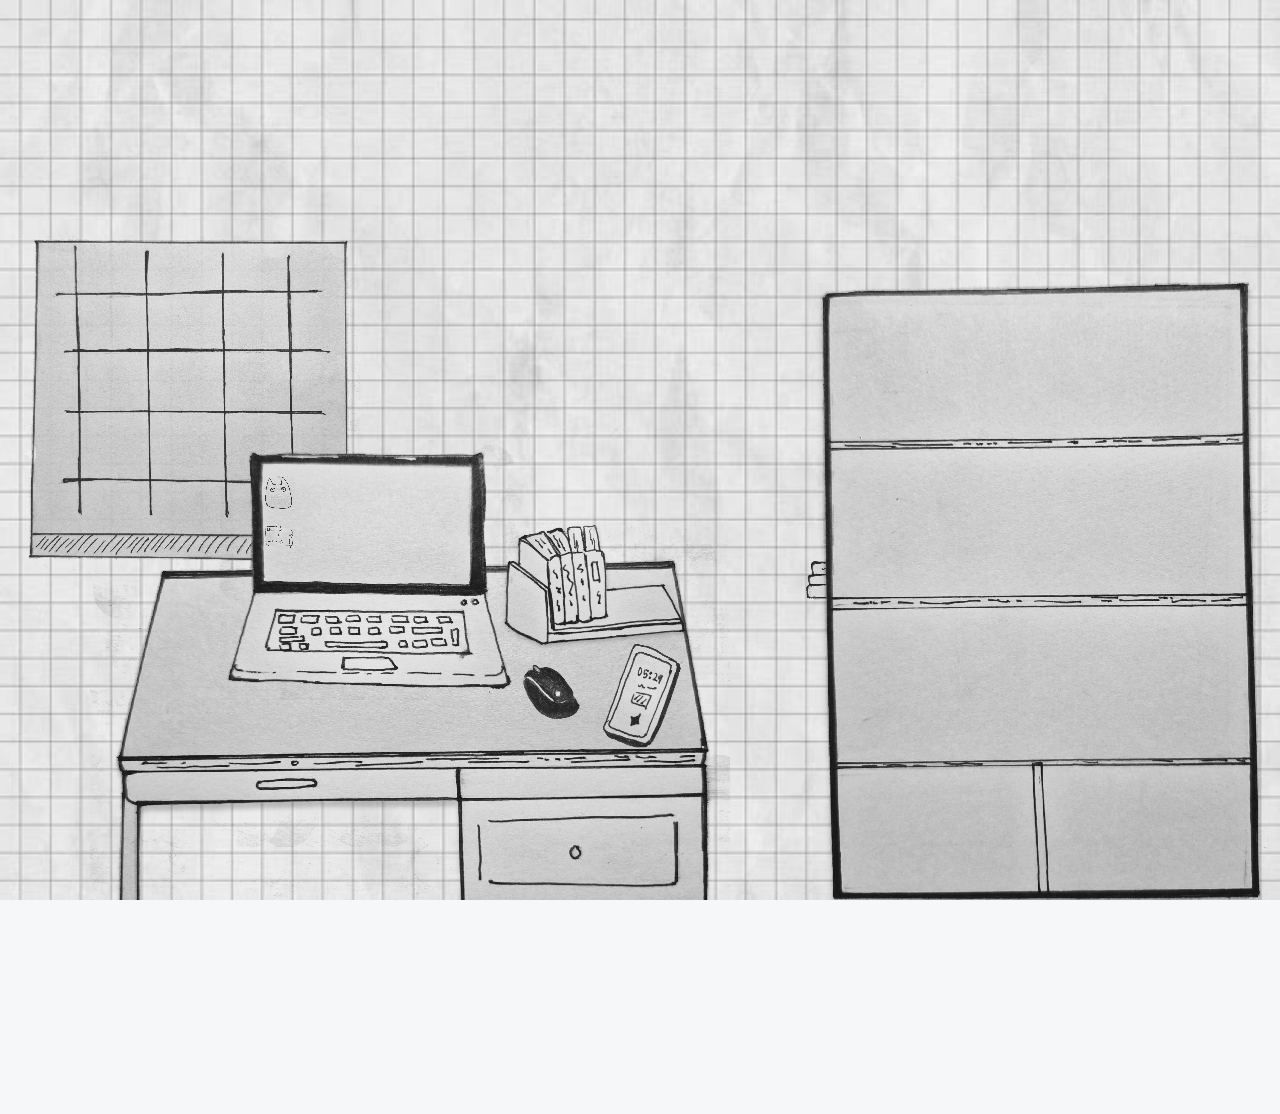
==== commit 3a84062b: "Adjust board background sizing and assets" ====
--- a/index.html
+++ b/index.html
@@ -10,26 +10,26 @@
   <!-- HOME SCENE -->
   <div id="home">
 
-   <!-- <div class = "board-area">
-   <div id="board">
-    <img src="assets/board2.png">
-   </div> 
-   </div> -->
+    <div class="board-area">
+      <div id="board">
+        <img src="assets_drawn/board.png" alt="Board background">
+      </div>
+    </div>
 
      <div class = "shelf-area">
    <div id="shelf">
-    <img src="assets(drawn)/shelf.png">
+    <img src="assets_drawn/shelf.png">
    </div> 
    </div>
 
 <div class="desk-area">
 
   <div id="desk">
-    <img src="assets(drawn)/desk.png">
+    <img src="assets_drawn/desk.png">
   </div>
 
 <div id="monitor">
-  <img src="assets(drawn)/computer.png">
+  <img src="assets_drawn/computer.png">
 </div>
 
 <!-- <div id="screen" class="glowing-item">
@@ -37,34 +37,34 @@
 </div> -->
 
 <div id="site">
-  <img src="assets(drawn)/site.png">
+  <img src="assets_drawn/site.png">
 </div>
 
 <a id="devlog" href="devlog.html" target="_blank">
-  <img src="assets(drawn)/devlog.png">
+  <img src="assets_drawn/devlog.png">
 </a>
 
 <div id="mouse">
-  <img src="assets(drawn)/mouse.png">
+  <img src="assets_drawn/mouse.png">
 </div>
 
 
 <div id="ps">
-  <img src="assets(drawn)/phone.png">
+  <img src="assets_drawn/phone.png">
 </div>
 
 
 <div id="poem" class="clickable">
-  <img src="assets(drawn)/poem.png">
+  <img src="assets_drawn/poem.png">
 </div>
 
 
   <div id="literature" class="clickable">
-    <img src="assets(drawn)/literature.png">
+    <img src="assets_drawn/literature.png">
   </div>
    
   <div id="music">
-    <img src="assets(drawn)/music.png" alt="Music Control">
+    <img src="assets_drawn/music.png" alt="Music Control">
     <div id="musicIndicator" class="music-indicator">tap to play</div>
     <div id="musicIcons" class="music-icons">
       <span>♪</span>
--- a/style.css
+++ b/style.css
@@ -64,12 +64,31 @@
 /* ===== DESK WRAPPER (IMPORTANT) ===== */
 /* This becomes the reference for EVERYTHING */
 
+.board-area {
+  position: absolute;
+  bottom: 280px;
+  left: 15%;
+  transform: translateX(-50%);
+  z-index: 0;
+  pointer-events: none;
+  scale: 0.48;
+  transform-origin: bottom center;
+}
+
+.board-area img {
+  width: 700px;
+  image-rendering: pixelated;
+  display: block;
+  opacity: 0.9;
+}
+
 .desk-area {
   position: absolute;
   bottom: -204px;
   left: -50px;
   width: 700px;
   height: 300px;
+  z-index: 1;
 }
 .desk-area::after {
   content: "";
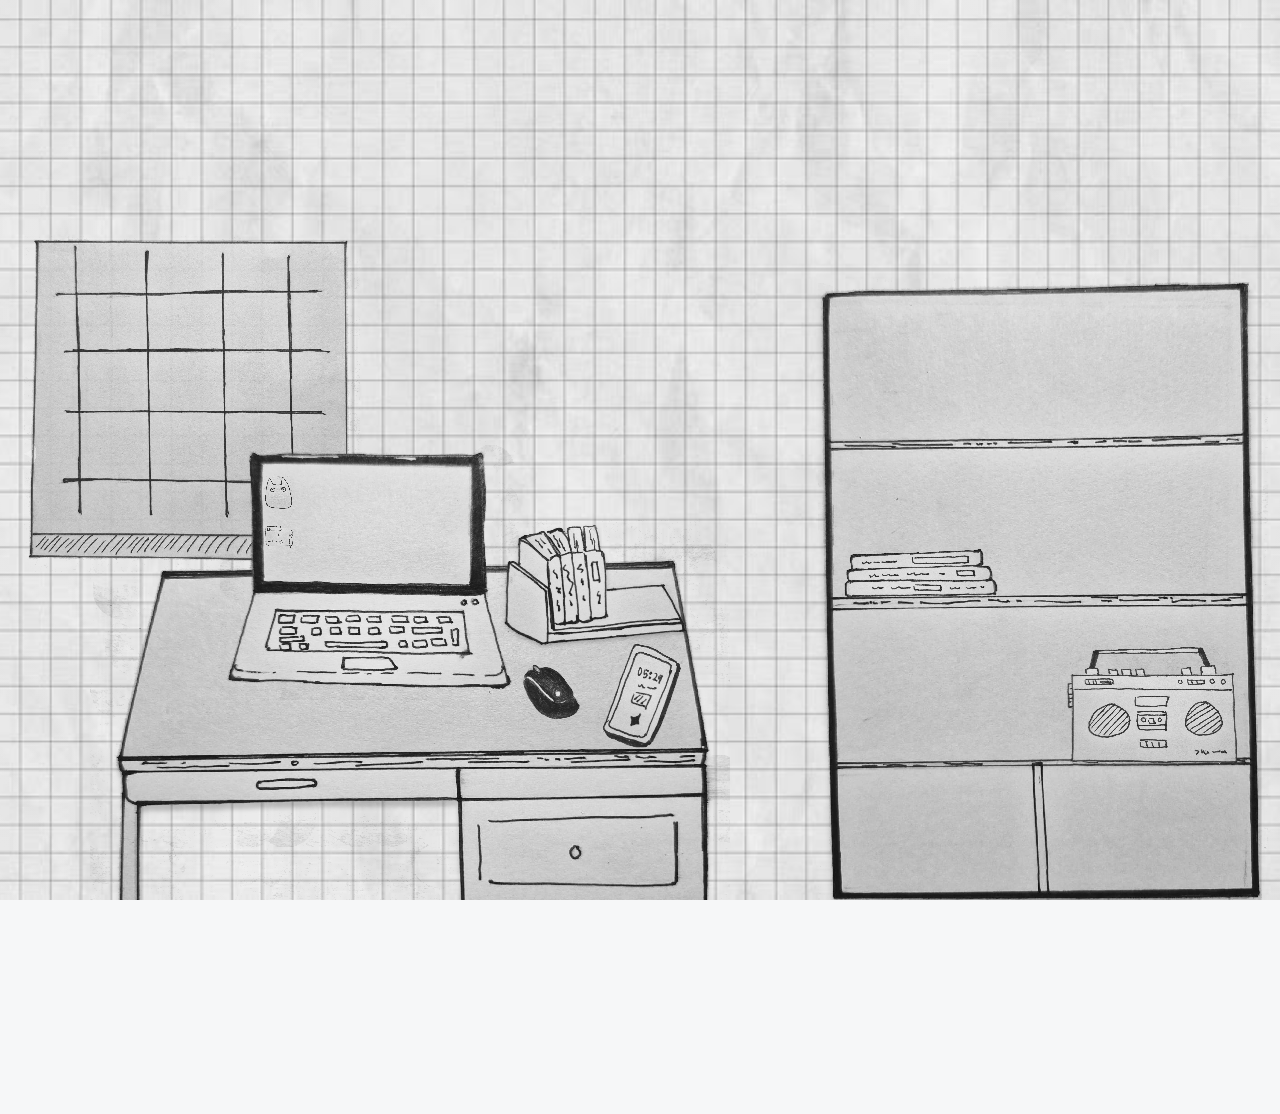
==== commit 7f05c44f: "Move music and poetry assets to shelf area" ====
--- a/index.html
+++ b/index.html
@@ -20,6 +20,20 @@
    <div id="shelf">
     <img src="assets_drawn/shelf.png">
    </div> 
+
+   <div id="music">
+     <img src="assets_drawn/music.png" alt="Music Control">
+     <div id="musicIndicator" class="music-indicator">tap to play</div>
+     <div id="musicIcons" class="music-icons">
+       <span>♪</span>
+       <span>♫</span>
+       <span>♪</span>
+     </div>
+   </div>
+
+   <div id="poem" class="clickable">
+     <img src="assets_drawn/poem.png" alt="Poetry">
+   </div>
    </div>
 
 <div class="desk-area">
@@ -54,26 +68,10 @@
 </div>
 
 
-<div id="poem" class="clickable">
-  <img src="assets_drawn/poem.png">
-</div>
-
-
   <div id="literature" class="clickable">
     <img src="assets_drawn/literature.png">
   </div>
    
-  <div id="music">
-    <img src="assets_drawn/music.png" alt="Music Control">
-    <div id="musicIndicator" class="music-indicator">tap to play</div>
-    <div id="musicIcons" class="music-icons">
-      <span>♪</span>
-      <span>♫</span>
-      <span>♪</span>
-    </div>
-  </div>
-
-
 </div>
 
   </div>
--- a/style.css
+++ b/style.css
@@ -20,7 +20,7 @@
 
 body {
   background-color: #f6f7f8;
-  background-image: url("assets(drawn)/background1.jpg");
+  background-image: url("assets_drawn/background1.jpg");
   background-size: cover;
   background-position: center;
   background-repeat: no-repeat;
@@ -165,15 +165,15 @@
 
 #poem {
   position: absolute;
-  bottom: 498px; /* sits ON desk */
-  left: 132%;
-  transform: translateX(-50%);
-  z-index: 2;
+  bottom: 295px; /* sits near shelf */
+  right: 28%;
+  transform: translateX(50%);
+  z-index: 7;
   cursor: pointer;
 }
 
 #poem img {
-  width: 140px;
+  width: 160px;
   image-rendering: pixelated;
   transition: transform 0.2s ease;
 }
@@ -186,15 +186,15 @@
 
 #music {
   position: absolute;
-  bottom: 335px; /* sits ON desk */
-  left: 164.5%;
-  transform: translateX(-50%);
-  z-index: 2;
+  bottom: 130px; /* sits near shelf */
+  right: 10%;
+  transform: translateX(50%);
+  z-index: 8;
   cursor: pointer;
 }
 
 #music img {
-  width: 200px;
+  width: 180px;
   image-rendering: pixelated;
   transition: transform 0.2s ease, filter 0.2s ease;
 }
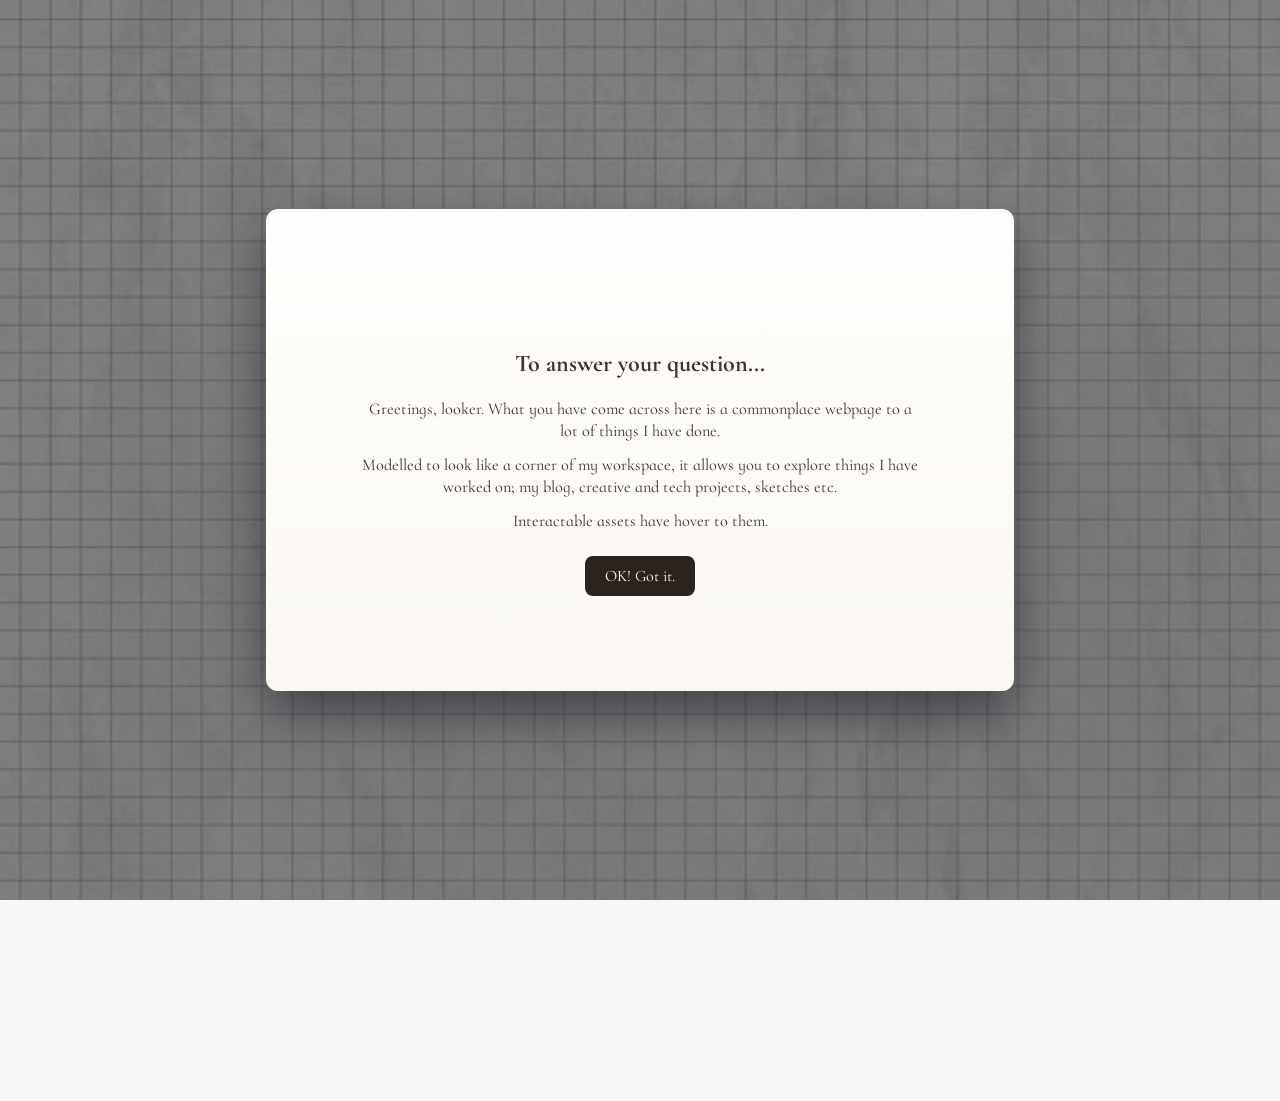
==== commit f7d478e2: "Commit site changes" ====
--- a/index.html
+++ b/index.html
@@ -14,12 +14,20 @@
       <div id="board">
         <img src="assets_drawn/board.png" alt="Board background">
       </div>
+      
+      <div id="catshelf">
+        <img src="assets_drawn/catshelf.png">
+      </div>
     </div>
 
      <div class = "shelf-area">
    <div id="shelf">
     <img src="assets_drawn/shelf.png">
    </div> 
+
+   <div id="bag" class="clickable">
+     <img src="assets_drawn/bag.png" alt="Bag on shelf">
+   </div>
 
    <div id="music">
      <img src="assets_drawn/music.png" alt="Music Control">
@@ -31,12 +39,23 @@
      </div>
    </div>
 
-   <div id="poem" class="clickable">
+   <div id="poem">
      <img src="assets_drawn/poem.png" alt="Poetry">
    </div>
    </div>
 
+   <div id="book" class="clickable">
+     <img src="assets_drawn/book.png" alt="Book">
+   </div>
+
+   <div id="knack" class="clickable">
+     <img src="assets_drawn/knack.png" alt="Knack">
+   </div>
 <div class="desk-area">
+
+  <div id="dustbin">
+    <img src="assets_drawn/dustbin.png" alt="Dustbin">
+  </div>
 
   <div id="desk">
     <img src="assets_drawn/desk.png">
@@ -65,6 +84,14 @@
 
 <div id="ps">
   <img src="assets_drawn/phone.png">
+</div>
+
+<div id="glasses">
+  <img src="assets_drawn/glasses.png" alt="Glasses">
+</div>
+
+<div id="todo">
+  <img src="assets_drawn/todo.png" alt="Todo">
 </div>
 
 
@@ -82,23 +109,67 @@
         <button id="projectsClose" class="modal-close" aria-label="Close">✕</button>
       </div>
     
-       <h3>Links to some stuff </h3> 
+       <h3> Contact or Read More  </h3> 
       <ul>  
-        <li><a href="https://www.tumblr.com/blog/atticusfinchattic" target="_blank" rel="noopener">literature tumblr</a></li>
+        <li><a href="https://www.instagram.com/anan.ya_m_/" target="_blank" rel="noopener">instagram</a></li>
         <li><a href="https://www.wattpad.com/user/WiredUp007" target="_blank" rel="noopener">wattpad</a></li>
-        <li><a href="https://www.tumblr.com/blog/whatthewatergaveher" target="_blank" rel="noopener">main tumblr</a></li>
+        <li><a href="https://www.tumblr.com/blog/whatthewatergaveher" target="_blank" rel="noopener">tumblr</a></li>
         <li><a href="https://archiveofourown.org/users/Wired_Up" target="_blank" rel="noopener">AO3</a></li>
     
       </ul>
     </div>
   </div>
+
+  <div id="todoModal" class="todo-modal-overlay">
+    <div class="todo-modal-card">
+      <button id="todoClose" class="modal-close" aria-label="Close">✕</button>
+      <div class="todo-note-topbar">
+        <span class="todo-date-label">DATE</span>
+        <span class="todo-date-input"></span>
+        <span class="todo-doodle">ฅ^•ﻌ•^ฅ</span>
+      </div>
+         <!-- overlay content positioned over the UI.png background -->
+         <div class="todo-ui-content">
+           <h2>Coming Updates</h2>
+           <ul>
+             <li>sketchbook feature</li>
+             <li>a user friendly tour at opening</li>
+             <li>Mobile layout improvements</li>
+             <li>Monthly devlog posts</li>
+           </ul>
+         </div>
+    </div>
+  </div>
+
+  <div id="literatureModal" class="modal-overlay">
+    <div class="modal-card">
+      <div class="modal-header">
+        <button id="literatureClose" class="modal-close" aria-label="Close">✕</button>
+      </div>
+      <h2> yo! cool blog right here </h2>
+      <h4><a href="blog.html"> click here and you shall be directed </a> </h4>
+    </div>
+  </div>
+  
+    <!-- Intro modal shown on page load (fresh standalone styling) -->
+    <div id="introModal" class="intro-modal-overlay">
+      <div class="intro-modal-card">
+          <div class="intro-ui-content">
+          <h2> To answer your question... </h2>
+          <p>Greetings, looker. What you have come across here is a commonplace webpage to a lot of things I have done.</p>
+           <p>  Modelled to look like a corner of my workspace, it allows you to explore things I have worked on; my blog, creative and tech projects, sketches etc.</p>
+           <p> Interactable assets have hover to them. </p>
+          <button id="introOk" class="intro-ok">OK! Got it.</button>
+        </div>
+      </div>
+    </div>
 
   <!-- BLOG SECTION -->
   <div id="blog">
     <button id="backBtn" aria-label="Back">
       <img src="assets/bookmark1.png" alt="Back">
     </button>
-    <h1>Literature Reviews & Essays </h1>
+    <h1> Blog </h1>
 
     <div id="posts">
             <a href="posts/post1.html" target="_blank" class="post">
--- a/style.css
+++ b/style.css
@@ -119,6 +119,18 @@
   filter: drop-shadow(0 6px 2px rgba(0,0,0,0.2));
 }
 
+#dustbin {
+  position: absolute;
+  bottom: 190px;
+  left: 6.5%;
+  z-index: 0;
+}
+
+#dustbin img {
+  width: 120px;
+  image-rendering: pixelated;
+}
+
 /* ===== OBJECTS ON DESK ===== */
 
 #monitor {
@@ -146,6 +158,43 @@
 #mouse img {
   width: 60px;
   image-rendering: pixelated;
+}
+
+/* glasses: similar styling to mouse */
+#glasses {
+  position: absolute;
+  bottom: 350px; /* sits near mouse */
+  left: 47%;
+  transform: translateX(-50%);
+  z-index: 2;
+}
+
+#glasses img {
+  width: 120px;
+  image-rendering: pixelated;
+  filter: drop-shadow(0 3px 2px rgba(0,0,0,0.18));
+  transition: transform 0.18s ease;
+}
+
+/* todo icon: styled like glasses */
+#todo {
+  position: absolute;
+  bottom: 400px;
+  left: 35%;
+  transform: translateX(-50%);
+  z-index: 2;
+  cursor: pointer;
+}
+
+#todo img {
+  width: 100px;
+  image-rendering: pixelated;
+  filter: drop-shadow(0 3px 2px rgba(0,0,0,0.18));
+  transition: transform 0.18s ease;
+}
+
+#todo:hover img {
+  transform: translateY(-4px);
 }
 
 
@@ -169,17 +218,19 @@
   right: 28%;
   transform: translateX(50%);
   z-index: 7;
-  cursor: pointer;
+  /* make non-interactive */
+  pointer-events: none !important;
+  cursor: default !important;
 }
 
 #poem img {
   width: 160px;
   image-rendering: pixelated;
-  transition: transform 0.2s ease;
+  transition: none !important;
 }
 
 #poem:hover img {
-  transform: translateY(-6px);
+  transform: none !important;
 }
 
 
@@ -201,6 +252,37 @@
 
 #music:hover img {
   transform: translateY(-4px) scale(1.04) rotate(-2deg);
+}
+
+/* book: similar to music but smaller */
+#book {
+  position: absolute;
+  bottom: 125px;
+  right: 28%;
+  transform: translateX(50%);
+  z-index: 8;
+  cursor: pointer;
+}
+
+#book img {
+  width: 200px;
+  image-rendering: pixelated;
+  transition: transform 0.18s ease, filter 0.18s ease;
+}
+
+#knack {
+  position: absolute;
+  bottom: 455px;
+  right: 23%;
+  transform: translateX(50%);
+  z-index: 8;
+  cursor: pointer;
+}
+
+#knack img {
+  width: 300px;
+  image-rendering: pixelated;
+  transition: transform 0.18s ease, filter 0.18s ease;
 }
 
 .music-icons {
@@ -332,45 +414,198 @@
 .modal-overlay {
   position: fixed;
   inset: 0;
-  background: rgba(47, 62, 90, 0.88);
+  background: rgba(69, 70, 118, 0.95);
   display: flex;
   align-items: center;
   justify-content: center;
   opacity: 0;
   pointer-events: none;
-  transition: all 0.2s ease;
+  transition: opacity 0.2s ease;
   z-index: 999;
+  backdrop-filter: blur(3px);
 }
 
 .modal-overlay.active {
-  opacity: 0.7;
+  opacity: 1;
   pointer-events: auto;
 }
 
+.todo-modal-overlay {
+  position: fixed;
+  inset: 0;
+  background: rgba(69, 70, 118, 0.95);
+  display: flex;
+  align-items: center;
+  justify-content: center;
+  opacity: 0;
+  pointer-events: none;
+  transition: opacity 0.2s ease;
+  z-index: 999;
+  backdrop-filter: blur(3px);
+}
+
+.todo-modal-overlay.active {
+  opacity: 1;
+  pointer-events: auto;
+}
+
+.todo-modal-card {
+  width: 570px;
+  height: 500px;
+  max-width: 96vw;
+  background-image: url('assets/UI.png');
+  image-rendering: pixelated;
+  background-repeat: no-repeat;
+  background-position: center;
+  background-size: 570px 500px;
+  background-color: transparent;
+  border-radius: 0;
+  box-shadow: none;
+  position: relative;
+  overflow: hidden;
+  padding: 0;
+}
+
+/* remove previous todo overlay elements so only the UI.png shows */
+.todo-note-topbar,
+.todo-date-input,
+.todo-doodle,
+.todo-note-body,
+.todo-note-left,
+.todo-note-right,
+.todo-note-left ul,
+.todo-note-left li,
+.todo-note-checkbox,
+.todo-list {
+  display: none !important;
+}
+
+/* overlay content placed to match UI.png layout */
+.todo-ui-content {
+  position: absolute;
+  top: 120px; /* adjust to fit the title area on UI.png */
+  left: 170px;
+  right: 44px;
+  color: #3e3325;
+  font-family: 'Cormorant Infant', Georgia, serif;
+}
+
+.todo-ui-content h2 {
+  margin: 0 0 12px;
+  font-size: 1.35rem;
+  color: #2f2721;
+}
+
+.todo-ui-content ul {
+  margin: 0;
+  padding-left: 18px;
+}
+
+.todo-ui-content li {
+  margin-bottom: 8px;
+  font-size: 1rem;
+}
+
+/* Fresh standalone intro modal (no UI images or old modal styles) */
+.intro-modal-overlay {
+  position: fixed;
+  inset: 0;
+  display: flex;
+  align-items: center;
+  justify-content: center;
+  background: rgba(0,0,0,0.45);
+  opacity: 0;
+  pointer-events: none;
+  transition: opacity 180ms ease;
+  z-index: 1100;
+}
+
+.intro-modal-overlay.active {
+  opacity: 1;
+  pointer-events: auto;
+}
+
+.intro-modal-card {
+  width: 680px;
+  max-width: 96vw;
+  min-height: 420px;
+  background: linear-gradient(180deg,#fffefc,#fbf8f3);
+  border-radius: 12px;
+  box-shadow: 0 22px 48px rgba(12,18,30,0.5);
+  padding: 34px 34px 28px;
+  color: #232020;
+  font-family: 'Cormorant Infant', Georgia, serif;
+  position: relative;
+}
+
+.intro-modal-card .intro-ui-content {
+  text-align: center;
+}
+
+.intro-modal-card .intro-ui-content h3 {
+  margin: 0 0 8px;
+  font-size: 1.45rem;
+  color: #2b231e;
+}
+
+.intro-modal-card .intro-ui-content p {
+  margin: 0 0 14px;
+  color: #3b322b;
+  line-height: 1.35;
+}
+
+.intro-modal-card .intro-ok {
+  display: inline-block;
+  padding: 10px 18px;
+  border-radius: 8px;
+  border: none;
+  background: #2b231e;
+  color: #fffefc;
+  cursor: pointer;
+  font-family: 'Cormorant Garamond', Georgia, serif;
+  font-size: 0.98rem;
+}
+
+.modal-close {
+  position: absolute;
+  top: 14px;
+  right: 14px;
+  width: 34px;
+  height: 34px;
+  border-radius: 14px;
+  border: 1px solid #7b5636;
+  background: rgba(213, 218, 170, 0.92);
+  color: #2f2721;
+  display: grid;
+  place-items: center;
+  cursor: pointer;
+}
+
 .modal-card {
-  width: 500px;
-  height: 420px;
-  background: url('assets/UI.png') no-repeat center;
+  width: 570px;
+  height: 500px;
+  max-width: 96vw;
+  background-image: url('assets/UI.png');
+  image-rendering: pixelated;
+  background-repeat: no-repeat;
+  background-position: center;
   background-size: 570px 500px;
-  image-rendering: pixelated;
-  border-radius: 50px;
-  padding: 80px 24px 24px 42px;
-  color: #2f2721;
-  font-family: 'Cormorant Infant', Georgia, serif;
-  display: flex;
-  flex-direction: column;
-  justify-content: flex-start;
-  align-items: stretch;
+  background-color: transparent;
+  border-radius: 0;
+  box-shadow: none;
+  position: relative;
+  overflow: hidden;
+  padding: 0;
 }
 
 .modal-header {
   display: flex;
   align-items: right;
-  left: 100%;
+  left: 90%;
   bottom: 50%;
   justify-content: space-between;
   width: 100%;
-  margin-bottom: 16px;
+  margin-bottom: 100px;
 }
 
 
@@ -379,8 +614,8 @@
   font-size: 1.3rem;
   font-family: 'Cormorant Garamond', Georgia, serif;
   color: #2f2721;
-  margin-bottom: 20px;
-  margin-left: 30px;
+  margin-bottom: 10px;
+  margin-left: 200px;
 }
 
 .modal-close {
@@ -412,18 +647,69 @@
 
 .modal-card li {
   margin-bottom: 15px;
-  margin-left: 30px;
-}
-
-.modal-card a {
-  color: #3c3025;
-  text-decoration: none;
-  border-bottom: 1px dashed rgba(68, 57, 46, 0.6);
-  transition: color 0.2s ease;
-}
-
-.modal-card a:hover {
-  color: #5a4a3a;
+  margin-left: 180px;
+}
+
+/* Adjust literature modal text placement: heading slightly right, list slightly left */
+#literatureModal .modal-card h4 {
+  margin-left: 160px; /* move heading a bit to the right */
+}
+
+#literatureModal .modal-card h2 {
+  padding-left: 18px;
+  max-width: 260px;
+  margin-left: 160px; /* reset any global offsets */
+  bottom: 170px;
+}
+
+/* Intro modal content styling (over UI.png) */
+#introModal .intro-ui-content {
+  position: absolute;
+  top: 120px;
+  left: 56px;
+  right: 56px;
+  color: #3e3325;
+  font-family: 'Cormorant Infant', Georgia, serif;
+  text-align: center;
+}
+
+#introModal .intro-ui-content h3 {
+  margin: 0 0 8px;
+  font-size: 1.5rem;
+}
+
+.intro-modal-card .intro-ui-content {
+  text-align: center;
+  top: 44px; /* lift content upward */
+  position: relative;
+}
+
+.intro-modal-card .intro-ui-content h3 {
+  margin: 0 0 8px;
+  font-size: 1.6rem;
+  color: #2b231e;
+}
+
+.intro-modal-card .intro-ui-content p {
+  margin: 0 0 12px;
+  max-width: 560px;
+  margin-left: auto;
+  margin-right: auto;
+  font-size: 1.02rem;
+  line-height: 1.35;
+}
+
+.intro-modal-card .intro-ok {
+  display: inline-block;
+  padding: 10px 20px;
+  border-radius: 8px;
+  border: none;
+  background: #2b231e;
+  color: #fffefc;
+  cursor: pointer;
+  font-family: 'Cormorant Garamond', Georgia, serif;
+  font-size: 1rem;
+  margin-top: 12px;
 }
 
 #devlog {
@@ -481,12 +767,33 @@
   filter: drop-shadow(0 4px 3px rgba(0,0,0,0.25));
 }
 
+/* bag on the shelf */
+#bag {
+  position: absolute;
+  bottom: -10px; /* sits on shelf */
+  left: 73.2%;
+  transform: translateX(-50%);
+  z-index: 6;
+  cursor: pointer;
+}
+
+#bag img {
+  width: 250px;
+  image-rendering: pixelated;
+  filter: drop-shadow(0 4px 3px rgba(0,0,0,0.22));
+  transition: transform 0.18s ease;
+}
+
+#bag:hover img {
+  transform: translateY(-6px) scale(1.03);
+}
+
 /* board stuff */
 
 #board {
   position: absolute;
   bottom: 100px; /* sits ON desk */
-  left: 31.4%;
+  left: 27.4%;
   transform: translateX(-50%);
   z-index: 2;
 }
@@ -495,6 +802,21 @@
   width: 700px;
   image-rendering: pixelated;
   height: 700px;
+}
+
+/* catshelf: similar placement to board, smaller */
+#catshelf {
+  position: relative;
+  bottom: 340px;
+  left: 130%;
+  transform: translateX(-50%);
+  z-index: 2;
+}
+
+#catshelf img {
+  width: 700px;
+  image-rendering: pixelated;
+  filter: drop-shadow(0 4px 3px rgba(0,0,0,0.22));
 }
 
 
